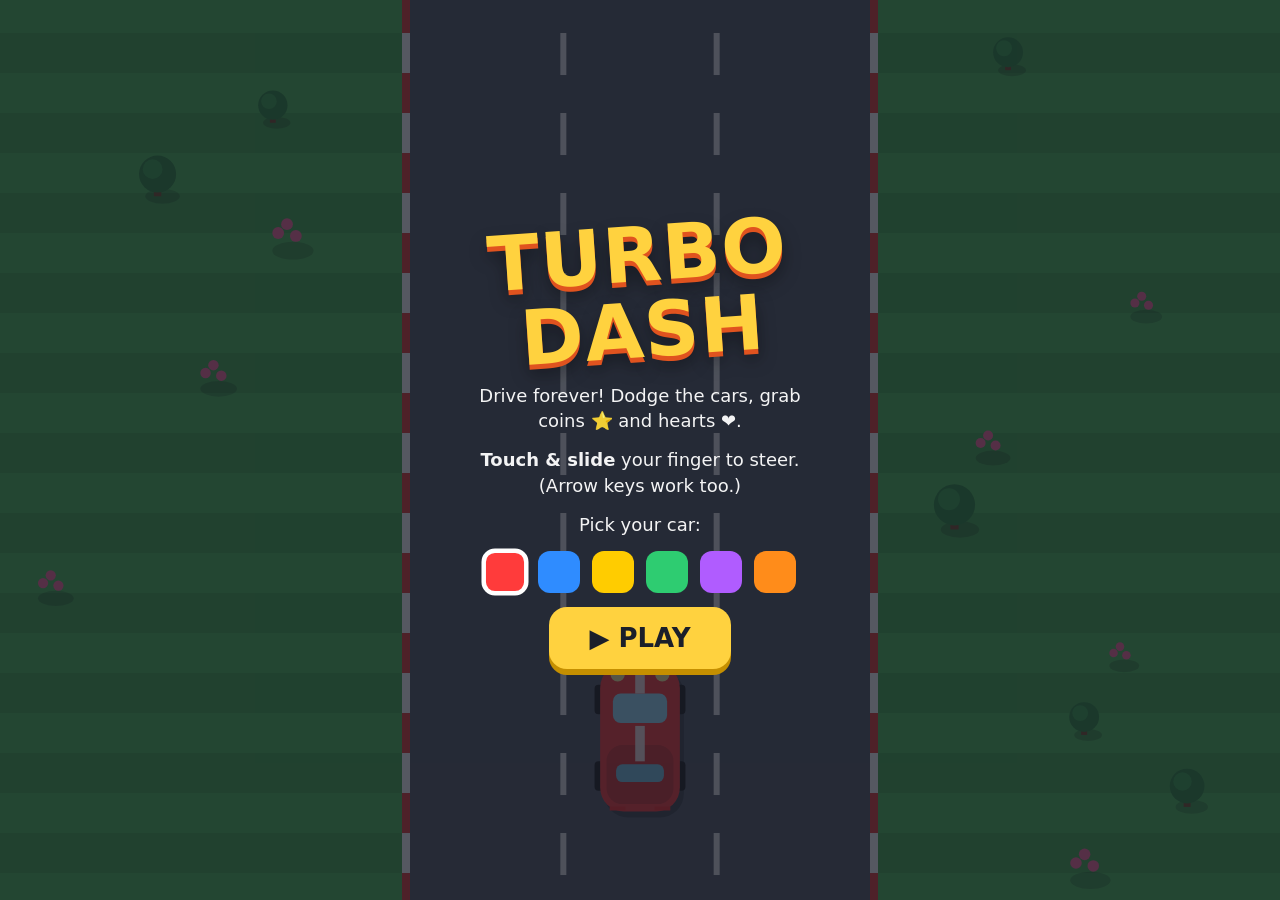
==== turbo-dash/index.html @ 110856e3 "Add Turbo Dash: endless car racing game for Android (PWA) Co-Authored-By: Claude Opus 5.5 <noreply@a" ====
<!DOCTYPE html>
<html lang="en">
<head>
<meta charset="utf-8">
<meta name="viewport" content="width=device-width, initial-scale=1, maximum-scale=1, user-scalable=no, viewport-fit=cover">
<meta name="theme-color" content="#1b1f2a">
<meta name="mobile-web-app-capable" content="yes">
<title>Turbo Dash</title>
<link rel="manifest" href="manifest.webmanifest">
<link rel="icon" href="icon.svg">
<link rel="apple-touch-icon" href="icon-192.png">
<style>
  * { box-sizing: border-box; -webkit-tap-highlight-color: transparent; }
  html, body { margin: 0; height: 100%; overflow: hidden; background: #1b1f2a;
    font-family: "Trebuchet MS", "Segoe UI", system-ui, sans-serif; user-select: none; -webkit-user-select: none;
    touch-action: none; overscroll-behavior: none; }
  canvas { display: block; width: 100vw; height: 100vh; height: 100dvh; }
  .screen { position: fixed; inset: 0; display: flex; flex-direction: column; align-items: center;
    justify-content: center; gap: 14px; color: #fff; text-align: center; padding: 24px;
    background: rgba(20, 24, 36, .72); }
  .hidden { display: none; }
  h1 { margin: 0; font-size: clamp(42px, 13vw, 76px); line-height: 1; letter-spacing: 1px;
    color: #ffd23f; text-shadow: 0 5px 0 #e0531f, 0 10px 18px rgba(0,0,0,.4); transform: rotate(-4deg); }
  h2 { margin: 0; font-size: clamp(34px, 10vw, 56px); color: #ff6b6b; text-shadow: 0 4px 0 #7a1d1d; }
  p { margin: 0; font-size: 18px; max-width: 360px; line-height: 1.4; opacity: .95; }
  .big { font-size: 28px; font-weight: bold; }
  button { font: inherit; font-size: 26px; font-weight: bold; color: #1b1f2a; background: #ffd23f;
    border: none; border-radius: 18px; padding: 16px 40px; box-shadow: 0 6px 0 #c58f00; cursor: pointer; }
  button:active { transform: translateY(4px); box-shadow: 0 2px 0 #c58f00; }
  .colors { display: flex; gap: 12px; }
  .colors div { width: 42px; height: 42px; border-radius: 12px; border: 4px solid transparent; cursor: pointer; }
  .colors div.sel { border-color: #fff; transform: scale(1.12); }
  #hudBtns { position: fixed; top: max(10px, env(safe-area-inset-top)); right: 10px; display: flex; gap: 8px; }
  #hudBtns.hidden { display: none; }
  #hudBtns button { font-size: 20px; padding: 6px 12px; border-radius: 12px; box-shadow: 0 3px 0 #c58f00; }
</style>
</head>
<body>
<canvas id="c"></canvas>

<div id="hudBtns" class="hidden">
  <button id="muteBtn" aria-label="Sound">🔊</button>
  <button id="pauseBtn" aria-label="Pause">⏸</button>
</div>

<div id="startScreen" class="screen">
  <h1>TURBO<br>DASH</h1>
  <p>Drive forever! Dodge the cars, grab coins ⭐ and hearts ❤️.</p>
  <p><b>Touch &amp; slide</b> your finger to steer.<br>(Arrow keys work too.)</p>
  <p>Pick your car:</p>
  <div class="colors" id="colors"></div>
  <button id="startBtn">▶ PLAY</button>
  <p id="bestStart"></p>
</div>

<div id="pauseScreen" class="screen hidden">
  <h2 style="color:#ffd23f;text-shadow:0 4px 0 #c58f00">Paused</h2>
  <button id="resumeBtn">▶ GO!</button>
</div>

<div id="overScreen" class="screen hidden">
  <h2>CRASH!</h2>
  <p class="big" id="finalScore"></p>
  <p id="finalBest"></p>
  <button id="againBtn">↻ DRIVE AGAIN</button>
</div>

<script>
(() => {
'use strict';
const cv = document.getElementById('c');
const ctx = cv.getContext('2d');
const $ = id => document.getElementById(id);

// ---------- layout ----------
let W = 0, H = 0, DPR = 1;
let road = { x: 0, w: 0, lanes: 3, laneW: 0 };
let carW = 0, carH = 0, unit = 1;
function resize() {
  DPR = Math.min(window.devicePixelRatio || 1, 2.5);
  W = window.innerWidth; H = window.innerHeight;
  cv.width = Math.round(W * DPR); cv.height = Math.round(H * DPR);
  ctx.setTransform(DPR, 0, 0, DPR, 0, 0);
  road.w = Math.min(W * 0.86, 460);
  road.x = (W - road.w) / 2;
  road.laneW = road.w / road.lanes;
  carW = road.laneW * 0.52; carH = carW * 1.85;
  unit = H / 800; // speeds are scaled to screen height
  if (player) {
    player.y = H - carH * 1.6;
    player.x = clamp(player.x, road.x + carW / 2 + 4, road.x + road.w - carW / 2 - 4);
  }
}
window.addEventListener('resize', resize);

// ---------- helpers ----------
const clamp = (v, a, b) => Math.max(a, Math.min(b, v));
const rand = (a, b) => a + Math.random() * (b - a);
const pick = arr => arr[(Math.random() * arr.length) | 0];
const laneX = i => road.x + road.laneW * (i + 0.5);
function rrect(x, y, w, h, r) {
  ctx.beginPath(); ctx.moveTo(x + r, y);
  ctx.arcTo(x + w, y, x + w, y + h, r); ctx.arcTo(x + w, y + h, x, y + h, r);
  ctx.arcTo(x, y + h, x, y, r); ctx.arcTo(x, y, x + w, y, r); ctx.closePath();
}

// ---------- sound (tiny synth, no files) ----------
let actx = null, muted = localStorage.getItem('td_muted') === '1';
function beep(freq, dur = 0.1, type = 'square', vol = 0.12, slide = 0) {
  if (muted) return;
  try {
    actx = actx || new (window.AudioContext || window.webkitAudioContext)();
    const o = actx.createOscillator(), g = actx.createGain(), t = actx.currentTime;
    o.type = type; o.frequency.setValueAtTime(freq, t);
    if (slide) o.frequency.exponentialRampToValueAtTime(Math.max(30, freq + slide), t + dur);
    g.gain.setValueAtTime(vol, t); g.gain.exponentialRampToValueAtTime(0.0001, t + dur);
    o.connect(g).connect(actx.destination); o.start(t); o.stop(t + dur);
  } catch (e) {}
}
const sfx = {
  coin: () => { beep(880, 0.07, 'square', 0.08); setTimeout(() => beep(1320, 0.1, 'square', 0.08), 60); },
  heart: () => { beep(523, 0.1, 'triangle', 0.15); setTimeout(() => beep(659, 0.1, 'triangle', 0.15), 90); setTimeout(() => beep(784, 0.16, 'triangle', 0.15), 180); },
  shield: () => beep(400, 0.35, 'sawtooth', 0.08, 800),
  crash: () => beep(220, 0.4, 'sawtooth', 0.18, -180),
  level: () => { [523, 659, 784, 1046].forEach((f, i) => setTimeout(() => beep(f, 0.12, 'triangle', 0.12), i * 90)); },
};

// ---------- themes (scenery changes as you drive) ----------
const THEMES = [
  { name: 'Green Hills', grass: '#4cbf56', grass2: '#43ad4c', road: '#555b66', edge: '#fff', sky: null, deco: 'tree' },
  { name: 'Sunny Desert', grass: '#f2c46d', grass2: '#e6b45a', road: '#6b6158', edge: '#fff', deco: 'cactus' },
  { name: 'Snowy Land', grass: '#eef6fb', grass2: '#dcebf4', road: '#5d6a78', edge: '#ff5a5a', deco: 'pine' },
  { name: 'Candy Town', grass: '#ffb3d9', grass2: '#ff9fcf', road: '#7a5c8f', edge: '#fff', deco: 'lolly' },
  { name: 'Night City', grass: '#2b3350', grass2: '#252c46', road: '#3a3f4f', edge: '#ffd23f', deco: 'lamp', night: true },
  { name: 'Beach Road', grass: '#ffe39a', grass2: '#4fc3f7', road: '#5f6672', edge: '#fff', deco: 'palm', beach: true },
];
const THEME_EVERY = 1500; // meters per zone

// ---------- state ----------
const CAR_COLORS = ['#ff3b3b', '#2f8cff', '#ffcc00', '#2ecc71', '#b05cff', '#ff8c1a'];
let myColor = localStorage.getItem('td_color') || CAR_COLORS[0];
let best = +localStorage.getItem('td_best') || 0;
let state = 'menu'; // menu | play | pause | over
let player = null, traffic = [], items = [], decos = [], parts = [], floaters = [];
let speed, dist, coins, hearts, invuln, shield, spawnT, itemT, shake, laneOffset, zone, zoneBanner, time;

function newGame() {
  player = { x: laneX(1), y: H - carH * 1.6, tilt: 0, color: myColor };
  traffic = []; items = []; parts = []; floaters = [];
  speed = 330; dist = 0; coins = 0; hearts = 3; invuln = 0; shield = 0;
  spawnT = 1.2; itemT = 1.5; shake = 0; laneOffset = 0; zone = 0; zoneBanner = 2.5; time = 0;
  decos = [];
  for (let y = -40; y < H + 80; y += 70) addDeco(y);
  steerTarget = null;
}

// ---------- input ----------
let steerTarget = null, keyDir = 0;
const keys = {};
function pointerPos(e) { return e.touches ? e.touches[0].clientX : e.clientX; }
function onDown(e) { if (state !== 'play') return; steerTarget = pointerPos(e); }
function onMove(e) { if (state !== 'play' || steerTarget === null) return; steerTarget = pointerPos(e); }
function onUp(e) { if (e.touches && e.touches.length) { steerTarget = e.touches[0].clientX; return; } steerTarget = null; }
cv.addEventListener('touchstart', e => { e.preventDefault(); onDown(e); }, { passive: false });
cv.addEventListener('touchmove', e => { e.preventDefault(); onMove(e); }, { passive: false });
cv.addEventListener('touchend', onUp); cv.addEventListener('touchcancel', onUp);
cv.addEventListener('mousedown', onDown);
window.addEventListener('mousemove', e => { if (e.buttons) onMove(e); });
window.addEventListener('mouseup', onUp);
window.addEventListener('keydown', e => {
  keys[e.key] = true;
  if ((e.key === ' ' || e.key === 'Enter') && state !== 'play') { e.preventDefault(); state === 'pause' ? resume() : start(); }
  if ((e.key === 'p' || e.key === 'Escape') && state === 'play') pause();
});
window.addEventListener('keyup', e => { keys[e.key] = false; });

// ---------- spawning ----------
const TRAFFIC_COLORS = ['#2f8cff', '#ffcc00', '#2ecc71', '#b05cff', '#ff8c1a', '#00c2c7', '#ff5fa2', '#ffffff', '#8d6e63'];
function laneBlockedNearTop(lane, gap) {
  return traffic.some(t => t.lane === lane && t.y < gap);
}
function spawnTraffic() {
  const gap = carH * 3.2;
  // Always keep at least one lane open: only use lanes not busy near the top,
  // and never fill the last free lane.
  const free = [0, 1, 2].filter(l => !laneBlockedNearTop(l, gap));
  if (free.length <= 1) return;
  const lane = pick(free);
  const kind = Math.random() < 0.15 ? 'truck' : Math.random() < 0.25 ? 'bus' : 'car';
  const h = kind === 'car' ? carH : carH * (kind === 'truck' ? 1.6 : 1.45);
  traffic.push({
    lane, x: laneX(lane), y: -h, w: carW * (kind === 'car' ? 1 : 1.12), h, kind,
    color: pick(TRAFFIC_COLORS), v: rand(0.35, 0.6), wob: Math.random() * 6,
  });
}
function spawnItem() {
  const lane = (Math.random() * 3) | 0;
  if (traffic.some(t => t.lane === lane && t.y < carH * 2)) return;
  const r = Math.random();
  if (r < 0.06 && hearts < 5) items.push({ type: 'heart', x: laneX(lane), y: -40 });
  else if (r < 0.12) items.push({ type: 'shield', x: laneX(lane), y: -40 });
  else {
    const n = 3 + ((Math.random() * 4) | 0);
    for (let i = 0; i < n; i++) items.push({ type: 'coin', x: laneX(lane), y: -40 - i * carW * 0.9 });
  }
}
function addDeco(y) {
  const side = Math.random() < 0.5 ? -1 : 1;
  const margin = (W - road.w) / 2;
  if (margin < 18) return;
  const off = rand(14, Math.max(16, margin - 14));
  decos.push({ x: side < 0 ? road.x - off : road.x + road.w + off, y, s: rand(0.8, 1.25), seed: Math.random() });
}

// ---------- update ----------
function update(dt) {
  time += dt;
  // speed slowly increases forever, up to a friendly maximum
  speed = Math.min(330 + dist * 0.045, 900);
  const vy = speed * unit;
  const meters = speed * dt / 10;
  dist += meters;

  // zones
  const z = Math.floor(dist / THEME_EVERY);
  if (z !== zone) { zone = z; zoneBanner = 2.5; sfx.level(); }
  if (zoneBanner > 0) zoneBanner -= dt;

  // steering
  keyDir = (keys.ArrowLeft || keys.a ? -1 : 0) + (keys.ArrowRight || keys.d ? 1 : 0);
  const minX = road.x + carW / 2 + 4, maxX = road.x + road.w - carW / 2 - 4;
  const oldX = player.x;
  if (keyDir) player.x += keyDir * road.w * 1.5 * dt;
  else if (steerTarget !== null) player.x += (steerTarget - player.x) * Math.min(1, dt * 12);
  player.x = clamp(player.x, minX, maxX);
  const dx = (player.x - oldX) / Math.max(dt, 1e-3);
  player.tilt += (clamp(dx / 1500, -0.25, 0.25) - player.tilt) * Math.min(1, dt * 10);

  laneOffset = (laneOffset + vy * dt) % 80;

  // timers
  spawnT -= dt;
  if (spawnT <= 0) {
    spawnTraffic();
    const diff = Math.min(dist / 6000, 1);
    spawnT = rand(0.75, 1.35) - diff * 0.4;
  }
  itemT -= dt;
  if (itemT <= 0) { spawnItem(); itemT = rand(1.2, 2.4); }

  if (invuln > 0) invuln -= dt;
  if (shield > 0) shield -= dt;
  if (shake > 0) shake = Math.max(0, shake - dt * 30);

  // traffic moves slower than you, so it comes toward you
  const px = player.x, py = player.y;
  const pw = carW * 0.8, ph = carH * 0.85;
  for (const t of traffic) {
    t.y += vy * (1 - t.v) * dt;
    t.x = laneX(t.lane) + Math.sin(time * 1.5 + t.wob) * 2;
    if (t.knocked) { t.x += t.knocked * dt * 400; t.spin = (t.spin || 0) + t.knocked * dt * 6; }
    if (!t.knocked && Math.abs(t.x - px) < (pw + t.w * 0.8) / 2 && Math.abs(t.y + t.h / 2 - py - carH / 2) < (ph + t.h * 0.85) / 2) {
      hit(t);
    }
  }
  traffic = traffic.filter(t => t.y < H + 200);

  for (const it of items) {
    it.y += vy * dt;
    if (!it.got && Math.abs(it.x - px) < carW * 0.75 && Math.abs(it.y - py - carH / 2) < carH * 0.6) {
      it.got = true;
      if (it.type === 'coin') { coins++; sfx.coin(); burst(it.x, it.y, '#ffd23f', 8); floater(it.x, it.y, '+1'); }
      if (it.type === 'heart') { hearts = Math.min(5, hearts + 1); sfx.heart(); burst(it.x, it.y, '#ff4d6d', 14); floater(it.x, it.y, '+❤️'); }
      if (it.type === 'shield') { shield = 6; sfx.shield(); burst(it.x, it.y, '#5ce1ff', 16); floater(it.x, it.y, 'SHIELD!'); }
    }
  }
  items = items.filter(i => !i.got && i.y < H + 60);

  for (const d of decos) d.y += vy * dt;
  decos = decos.filter(d => d.y < H + 80);
  const topY = decos.length ? Math.min(...decos.map(d => d.y)) : H;
  if (topY > -10) addDeco(topY - rand(45, 90));

  for (const p of parts) { p.x += p.vx * dt; p.y += p.vy * dt + vy * dt * 0.3; p.life -= dt; }
  parts = parts.filter(p => p.life > 0);
  for (const f of floaters) { f.y -= 60 * dt; f.life -= dt; }
  floaters = floaters.filter(f => f.life > 0);

  // exhaust puffs
  if (Math.random() < dt * 20) parts.push({ x: player.x + rand(-carW * 0.2, carW * 0.2), y: player.y + carH, vx: rand(-20, 20), vy: rand(40, 90), life: 0.4, max: 0.4, c: 'rgba(200,200,200,.6)', r: rand(3, 6) });
}

function hit(t) {
  if (shield > 0) {
    t.knocked = t.x < player.x ? -1 : 1; sfx.coin(); burst(t.x, t.y + t.h / 2, '#5ce1ff', 16);
    coins += 5; floater(t.x, t.y, '+5'); return;
  }
  if (invuln > 0) return;
  hearts--; invuln = 2; shake = 12; sfx.crash();
  t.knocked = t.x < player.x ? -1 : 1;
  burst(player.x, player.y, '#ffb300', 22); burst(player.x, player.y, '#ff5a5a', 14);
  if (navigator.vibrate) navigator.vibrate(150);
  if (hearts <= 0) gameOver();
}
function burst(x, y, c, n) {
  for (let i = 0; i < n; i++) {
    const a = Math.random() * Math.PI * 2, s = rand(60, 260);
    parts.push({ x, y, vx: Math.cos(a) * s, vy: Math.sin(a) * s, life: rand(0.3, 0.7), max: 0.7, c, r: rand(2, 5) });
  }
}
function floater(x, y, text) { floaters.push({ x, y, text, life: 0.9 }); }

// ---------- drawing ----------
function drawCar(x, y, w, h, color, opts = {}) {
  ctx.save();
  ctx.translate(x, y + h / 2);
  if (opts.rot) ctx.rotate(opts.rot);
  ctx.translate(-w / 2, -h / 2);
  // shadow
  ctx.fillStyle = 'rgba(0,0,0,.25)'; rrect(4, 6, w, h, w * 0.3); ctx.fill();
  // wheels
  ctx.fillStyle = '#1d1d1d';
  const ww = w * 0.2, wh = h * 0.2;
  for (const [wx, wy] of [[-ww * 0.35, h * 0.14], [w - ww * 0.65, h * 0.14], [-ww * 0.35, h * 0.66], [w - ww * 0.65, h * 0.66]]) { rrect(wx, wy, ww, wh, 4); ctx.fill(); }
  // body
  ctx.fillStyle = color; rrect(0, 0, w, h, w * 0.3); ctx.fill();
  ctx.fillStyle = 'rgba(0,0,0,.15)'; rrect(w * 0.08, h * 0.55, w * 0.84, h * 0.4, w * 0.2); ctx.fill();
  // windows
  const dir = opts.player ? 1 : -1; // traffic faces down? keep all facing up for simplicity
  ctx.fillStyle = '#9ee3ff';
  rrect(w * 0.16, h * 0.2, w * 0.68, h * 0.2, w * 0.1); ctx.fill();
  ctx.fillStyle = '#7cc7e8';
  rrect(w * 0.2, h * 0.68, w * 0.6, h * 0.12, w * 0.08); ctx.fill();
  // stripe for player
  if (opts.player) { ctx.fillStyle = 'rgba(255,255,255,.85)'; ctx.fillRect(w * 0.44, 0, w * 0.12, h * 0.2); ctx.fillRect(w * 0.44, h * 0.42, w * 0.12, h * 0.24); }
  // lights
  ctx.fillStyle = theme().night ? '#fffde0' : '#fff59d';
  ctx.beginPath(); ctx.arc(w * 0.22, h * 0.05 + 3, w * 0.09, 0, 7); ctx.arc(w * 0.78, h * 0.05 + 3, w * 0.09, 0, 7); ctx.fill();
  ctx.fillStyle = '#ff2d2d';
  ctx.fillRect(w * 0.12, h - 5, w * 0.2, 4); ctx.fillRect(w * 0.68, h - 5, w * 0.2, 4);
  ctx.restore();
  if (theme().night && opts.player) {
    const g = ctx.createRadialGradient(x, y - h * 0.4, 5, x, y - h * 0.4, h * 1.4);
    g.addColorStop(0, 'rgba(255,250,200,.35)'); g.addColorStop(1, 'rgba(255,250,200,0)');
    ctx.fillStyle = g; ctx.beginPath(); ctx.moveTo(x - w * 0.3, y); ctx.lineTo(x - w * 1.2, y - h * 2.2); ctx.lineTo(x + w * 1.2, y - h * 2.2); ctx.lineTo(x + w * 0.3, y); ctx.fill();
  }
}
function drawTruck(t) {
  ctx.save(); ctx.translate(t.x, t.y + t.h / 2); if (t.spin) ctx.rotate(t.spin); ctx.translate(-t.w / 2, -t.h / 2);
  const w = t.w, h = t.h;
  ctx.fillStyle = 'rgba(0,0,0,.25)'; rrect(4, 6, w, h, 8); ctx.fill();
  ctx.fillStyle = '#1d1d1d';
  for (const wy of [h * 0.12, h * 0.55, h * 0.78]) { rrect(-3, wy, w * 0.18, h * 0.12, 3); ctx.fill(); rrect(w - w * 0.18 + 3, wy, w * 0.18, h * 0.12, 3); ctx.fill(); }
  if (t.kind === 'truck') {
    ctx.fillStyle = t.color; rrect(0, 0, w, h * 0.28, 10); ctx.fill();
    ctx.fillStyle = '#9ee3ff'; rrect(w * 0.12, h * 0.06, w * 0.76, h * 0.09, 5); ctx.fill();
    ctx.fillStyle = '#e8e8e8'; rrect(0, h * 0.3, w, h * 0.7, 6); ctx.fill();
    ctx.fillStyle = t.color; ctx.fillRect(w * 0.1, h * 0.55, w * 0.8, h * 0.08);
  } else {
    ctx.fillStyle = '#ffb300'; rrect(0, 0, w, h, 12); ctx.fill();
    ctx.fillStyle = '#9ee3ff';
    rrect(w * 0.12, h * 0.04, w * 0.76, h * 0.08, 5); ctx.fill();
    for (let i = 0; i < 5; i++) { rrect(w * 0.1, h * (0.18 + i * 0.15), w * 0.8, h * 0.08, 4); ctx.fill(); }
  }
  ctx.fillStyle = '#fff59d';
  ctx.beginPath(); ctx.arc(w * 0.2, 6, w * 0.08, 0, 7); ctx.arc(w * 0.8, 6, w * 0.08, 0, 7); ctx.fill();
  ctx.restore();
}
function theme() { return THEMES[zone % THEMES.length]; }

function drawDeco(d, th) {
  const s = d.s * Math.min(1.2, road.laneW / 60);
  ctx.save(); ctx.translate(d.x, d.y); ctx.scale(s, s);
  ctx.fillStyle = 'rgba(0,0,0,.18)'; ctx.beginPath(); ctx.ellipse(4, 12, 14, 6, 0, 0, 7); ctx.fill();
  switch (th.deco) {
    case 'tree':
      if (d.seed < 0.3) { ctx.fillStyle = '#ff6b9d'; for (const [a, b] of [[-6, 0], [6, 2], [0, -6]]) { ctx.beginPath(); ctx.arc(a, b, 4, 0, 7); ctx.fill(); } break; }
      ctx.fillStyle = '#7a4e2d'; ctx.fillRect(-3, 0, 6, 12);
      ctx.fillStyle = '#2e8b3e'; ctx.beginPath(); ctx.arc(0, -6, 15, 0, 7); ctx.fill();
      ctx.fillStyle = '#3aa94c'; ctx.beginPath(); ctx.arc(-4, -10, 8, 0, 7); ctx.fill(); break;
    case 'cactus':
      if (d.seed < 0.35) { ctx.fillStyle = '#b08a5a'; ctx.beginPath(); ctx.ellipse(0, 4, 12, 8, 0, 0, 7); ctx.fill(); break; }
      ctx.fillStyle = '#3c9d4b'; rrect(-5, -22, 10, 34, 5); ctx.fill(); rrect(-15, -12, 8, 14, 4); ctx.fill(); rrect(7, -16, 8, 12, 4); ctx.fill(); break;
    case 'pine':
      if (d.seed < 0.3) { ctx.fillStyle = '#fff'; ctx.beginPath(); ctx.arc(0, 4, 9, 0, 7); ctx.arc(0, -8, 6, 0, 7); ctx.fill(); ctx.fillStyle = '#ff8c1a'; ctx.fillRect(0, -9, 6, 2); break; }
      ctx.fillStyle = '#2f6b4f'; ctx.beginPath(); ctx.moveTo(0, -30); ctx.lineTo(15, 8); ctx.lineTo(-15, 8); ctx.fill();
      ctx.fillStyle = '#fff'; ctx.beginPath(); ctx.moveTo(0, -30); ctx.lineTo(6, -14); ctx.lineTo(-6, -14); ctx.fill(); break;
    case 'lolly':
      ctx.fillStyle = '#fff'; ctx.fillRect(-2, -4, 4, 18);
      ctx.fillStyle = pick2(d.seed, ['#ff4d6d', '#7c4dff', '#00c2c7', '#ffb300']); ctx.beginPath(); ctx.arc(0, -12, 12, 0, 7); ctx.fill();
      ctx.strokeStyle = '#fff'; ctx.lineWidth = 3; ctx.beginPath(); ctx.arc(0, -12, 6, 0, 5); ctx.stroke(); break;
    case 'lamp':
      if (d.seed < 0.5) { ctx.fillStyle = pick2(d.seed, ['#3d4a7a', '#4a3d7a', '#2d5a6a']); ctx.fillRect(-14, -26, 28, 38); ctx.fillStyle = '#ffe680'; for (let i = 0; i < 3; i++) for (let j = 0; j < 2; j++) if ((d.seed * 97 + i * 3 + j) % 2 > 0.6) ctx.fillRect(-10 + j * 12, -22 + i * 11, 8, 6); break; }
      ctx.fillStyle = '#888'; ctx.fillRect(-2, -20, 4, 32);
      ctx.fillStyle = 'rgba(255,230,120,.25)'; ctx.beginPath(); ctx.arc(0, -20, 22, 0, 7); ctx.fill();
      ctx.fillStyle = '#ffe680'; ctx.beginPath(); ctx.arc(0, -20, 6, 0, 7); ctx.fill(); break;
    case 'palm':
      ctx.strokeStyle = '#9c6b3c'; ctx.lineWidth = 5; ctx.beginPath(); ctx.moveTo(0, 12); ctx.quadraticCurveTo(6, -6, 0, -20); ctx.stroke();
      ctx.fillStyle = '#2fa84f'; for (let a = 0; a < 5; a++) { ctx.save(); ctx.translate(0, -20); ctx.rotate(a * 1.25); ctx.beginPath(); ctx.ellipse(10, 0, 12, 4, 0, 0, 7); ctx.fill(); ctx.restore(); } break;
  }
  ctx.restore();
}
const pick2 = (seed, arr) => arr[Math.floor(seed * 1000) % arr.length];

function drawItem(it) {
  const bob = Math.sin(time * 6 + it.y * 0.02) * 3;
  const r = carW * 0.28;
  ctx.save(); ctx.translate(it.x, it.y + bob);
  if (it.type === 'coin') {
    const sx = Math.abs(Math.cos(time * 4 + it.y * 0.01));
    ctx.scale(Math.max(0.25, sx), 1);
    ctx.fillStyle = '#c58f00'; ctx.beginPath(); ctx.arc(0, 2, r, 0, 7); ctx.fill();
    ctx.fillStyle = '#ffd23f'; ctx.beginPath(); ctx.arc(0, 0, r, 0, 7); ctx.fill();
    ctx.fillStyle = '#fff3b0'; star(0, 0, r * 0.55, r * 0.25); ctx.fill();
  } else if (it.type === 'heart') {
    ctx.fillStyle = '#ff4d6d'; heart(0, 0, r * 1.3); ctx.fill();
    ctx.fillStyle = 'rgba(255,255,255,.6)'; ctx.beginPath(); ctx.arc(-r * 0.4, -r * 0.35, r * 0.2, 0, 7); ctx.fill();
  } else {
    ctx.fillStyle = 'rgba(92,225,255,.35)'; ctx.beginPath(); ctx.arc(0, 0, r * 1.5, 0, 7); ctx.fill();
    ctx.fillStyle = '#5ce1ff'; ctx.beginPath(); ctx.moveTo(0, -r * 1.1); ctx.lineTo(r, -r * 0.6); ctx.lineTo(r * 0.8, r * 0.5); ctx.lineTo(0, r * 1.1); ctx.lineTo(-r * 0.8, r * 0.5); ctx.lineTo(-r, -r * 0.6); ctx.closePath(); ctx.fill();
    ctx.fillStyle = '#fff'; star(0, 0, r * 0.5, r * 0.22); ctx.fill();
  }
  ctx.restore();
}
function star(x, y, R, r) {
  ctx.beginPath();
  for (let i = 0; i < 10; i++) { const a = -Math.PI / 2 + i * Math.PI / 5, rr = i % 2 ? r : R; ctx.lineTo(x + Math.cos(a) * rr, y + Math.sin(a) * rr); }
  ctx.closePath();
}
function heart(x, y, s) {
  ctx.beginPath(); ctx.moveTo(x, y + s * 0.7);
  ctx.bezierCurveTo(x - s * 1.2, y - s * 0.1, x - s * 0.5, y - s * 0.9, x, y - s * 0.3);
  ctx.bezierCurveTo(x + s * 0.5, y - s * 0.9, x + s * 1.2, y - s * 0.1, x, y + s * 0.7); ctx.closePath();
}

function draw() {
  const th = theme();
  ctx.save();
  if (shake > 0) ctx.translate(rand(-shake, shake), rand(-shake, shake));

  // ground
  if (th.beach) {
    ctx.fillStyle = th.grass; ctx.fillRect(-20, -20, road.x + 20, H + 40);
    ctx.fillStyle = th.grass2; ctx.fillRect(road.x + road.w, -20, W, H + 40);
    ctx.fillStyle = 'rgba(255,255,255,.5)';
    for (let y = -80 + (laneOffset % 80); y < H + 80; y += 80) { ctx.fillRect(road.x + road.w + 12 + Math.sin(y * 0.05 + time) * 6, y, 30, 4); }
  } else {
    ctx.fillStyle = th.grass; ctx.fillRect(-20, -20, W + 40, H + 40);
    ctx.fillStyle = th.grass2;
    for (let y = -80 + laneOffset; y < H + 80; y += 80) { ctx.fillRect(-20, y, road.x + 20, 40); ctx.fillRect(road.x + road.w, y, W, 40); }
  }

  // road
  ctx.fillStyle = th.road; ctx.fillRect(road.x, -20, road.w, H + 40);
  // curbs
  const cw = 8;
  for (let y = -80 + laneOffset; y < H + 80; y += 40) {
    ctx.fillStyle = ((y - laneOffset) / 40) % 2 === 0 ? th.edge : '#e53935';
    ctx.fillRect(road.x - cw, y, cw, 40); ctx.fillRect(road.x + road.w, y, cw, 40);
  }
  // lane dashes
  ctx.fillStyle = 'rgba(255,255,255,.85)';
  for (let l = 1; l < road.lanes; l++) {
    const x = road.x + road.laneW * l - 3;
    for (let y = -80 + laneOffset; y < H + 80; y += 80) ctx.fillRect(x, y, 6, 42);
  }

  for (const d of decos) drawDeco(d, th);
  for (const it of items) drawItem(it);
  for (const t of traffic) {
    if (t.kind === 'car') drawCar(t.x, t.y, t.w, t.h, t.color, { rot: t.spin || 0 });
    else drawTruck(t);
  }

  // player
  if (state !== 'menu' || player) {
    const blink = invuln > 0 && Math.floor(invuln * 10) % 2 === 0;
    if (!blink) drawCar(player.x, player.y, carW, carH, player.color, { player: true, rot: player.tilt });
    if (shield > 0) {
      const a = shield < 1.5 ? (Math.sin(time * 20) > 0 ? 0.5 : 0.15) : 0.4;
      ctx.strokeStyle = `rgba(92,225,255,${a + 0.3})`; ctx.fillStyle = `rgba(92,225,255,${a * 0.4})`; ctx.lineWidth = 4;
      ctx.beginPath(); ctx.ellipse(player.x, player.y + carH / 2, carW * 0.95, carH * 0.7, 0, 0, 7); ctx.fill(); ctx.stroke();
    }
  }

  for (const p of parts) { ctx.globalAlpha = Math.max(0, p.life / p.max); ctx.fillStyle = p.c; ctx.beginPath(); ctx.arc(p.x, p.y, p.r, 0, 7); ctx.fill(); }
  ctx.globalAlpha = 1;

  if (th.night) { ctx.fillStyle = 'rgba(10,15,40,.25)'; ctx.fillRect(0, 0, W, H); }
  ctx.restore();

  for (const f of floaters) {
    ctx.globalAlpha = Math.min(1, f.life * 2);
    text(f.text, f.x, f.y, 22, '#fff');
  }
  ctx.globalAlpha = 1;

  if (state === 'play' || state === 'pause') drawHUD();
}

function text(s, x, y, size, color, align = 'center') {
  ctx.font = `bold ${size}px "Trebuchet MS", system-ui, sans-serif`;
  ctx.textAlign = align; ctx.textBaseline = 'middle';
  ctx.lineWidth = Math.max(3, size / 6); ctx.strokeStyle = 'rgba(0,0,0,.6)'; ctx.lineJoin = 'round';
  ctx.strokeText(s, x, y); ctx.fillStyle = color; ctx.fillText(s, x, y);
}
function drawHUD() {
  const top = 30;
  text(`${Math.floor(dist)} m`, 14, top, 26, '#fff', 'left');
  ctx.save(); ctx.translate(26, top + 36); ctx.fillStyle = '#ffd23f'; ctx.beginPath(); ctx.arc(0, 0, 11, 0, 7); ctx.fill(); ctx.fillStyle = '#fff3b0'; star(0, 0, 6, 2.6); ctx.fill(); ctx.restore();
  text(`${coins}`, 44, top + 37, 22, '#ffd23f', 'left');
  for (let i = 0; i < hearts; i++) { ctx.fillStyle = '#ff4d6d'; heart(24 + i * 26, top + 72, 11); ctx.fill(); }
  text(`${Math.round(speed / 3)} km/h`, 14, top + 102, 16, '#cfe8ff', 'left');
  if (zoneBanner > 0) {
    ctx.globalAlpha = Math.min(1, zoneBanner);
    text(theme().name, W / 2, H * 0.3, Math.min(44, W / 9), '#ffd23f');
    if (zone > 0) text('Faster!', W / 2, H * 0.3 + 44, 24, '#fff');
    ctx.globalAlpha = 1;
  }
}

// ---------- game flow ----------
let last = 0;
function loop(t) {
  const dt = Math.min(0.05, (t - last) / 1000 || 0);
  last = t;
  if (state === 'play') update(dt);
  else if (state === 'menu' || state === 'over') { // gentle idle animation behind menus
    time += dt; laneOffset = (laneOffset + 200 * unit * dt) % 80;
    for (const d of decos) d.y += 200 * unit * dt;
    decos = decos.filter(d => d.y < H + 80);
    const topY = decos.length ? Math.min(...decos.map(d => d.y)) : H;
    if (topY > -10) addDeco(topY - rand(45, 90));
    for (const p of parts) { p.x += p.vx * dt; p.y += p.vy * dt; p.life -= dt; }
    parts = parts.filter(p => p.life > 0);
  }
  draw();
  requestAnimationFrame(loop);
}

function show(id) { for (const s of ['startScreen', 'pauseScreen', 'overScreen']) $(s).classList.toggle('hidden', s !== id); }
function start() {
  newGame(); state = 'play'; show(null); $('hudBtns').classList.remove('hidden');
  beep(1, 0.01, 'sine', 0.0001); // unlock audio on first tap
}
function pause() { if (state !== 'play') return; state = 'pause'; show('pauseScreen'); }
function resume() { state = 'play'; show(null); }
function gameOver() {
  state = 'over';
  const score = Math.floor(dist) + coins * 10;
  const isBest = score > best;
  if (isBest) { best = score; localStorage.setItem('td_best', best); }
  $('finalScore').textContent = `Score: ${score}`;
  $('finalBest').innerHTML = `${Math.floor(dist)} m driven · ${coins} coins<br>` + (isBest ? '🏆 NEW BEST SCORE! 🏆' : `Best: ${best}`);
  $('hudBtns').classList.add('hidden');
  setTimeout(() => show('overScreen'), 700);
}

$('startBtn').onclick = start;
$('againBtn').onclick = start;
$('resumeBtn').onclick = resume;
$('pauseBtn').onclick = pause;
$('muteBtn').onclick = () => { muted = !muted; localStorage.setItem('td_muted', muted ? '1' : '0'); $('muteBtn').textContent = muted ? '🔇' : '🔊'; };
$('muteBtn').textContent = muted ? '🔇' : '🔊';
document.addEventListener('visibilitychange', () => { if (document.hidden) pause(); });

const colorsEl = $('colors');
for (const c of CAR_COLORS) {
  const d = document.createElement('div'); d.style.background = c; if (c === myColor) d.className = 'sel';
  d.onclick = () => { myColor = c; localStorage.setItem('td_color', c); [...colorsEl.children].forEach(x => x.className = ''); d.className = 'sel'; if (player) player.color = c; };
  colorsEl.appendChild(d);
}
if (best) $('bestStart').textContent = `🏆 Best score: ${best}`;

resize();
newGame();
requestAnimationFrame(loop);

if ('serviceWorker' in navigator && location.protocol.startsWith('http')) navigator.serviceWorker.register('sw.js').catch(() => {});
})();
</script>
</body>
</html>
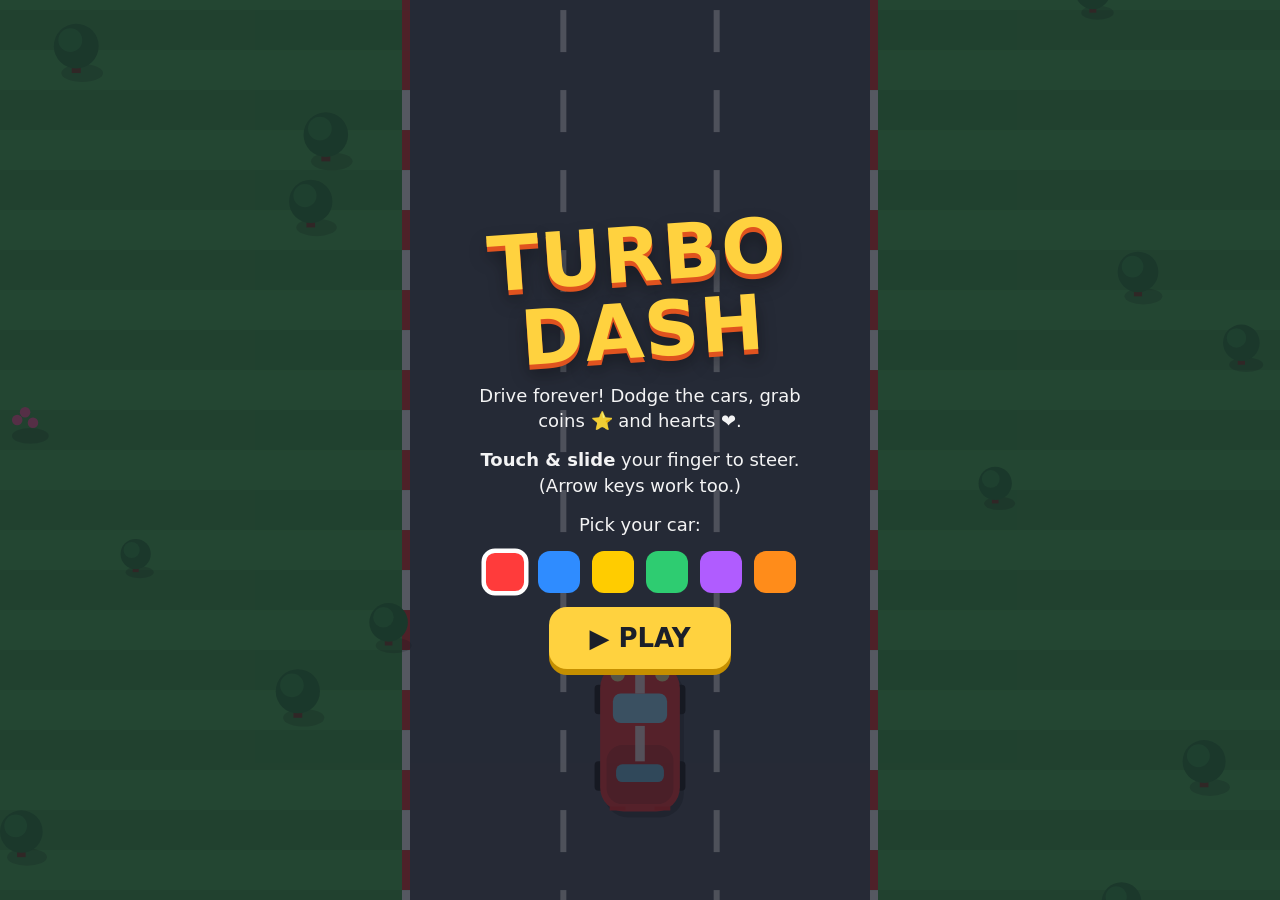
==== commit 74fe2d75: "Turbo Dash: guard localStorage access so the game runs where storage is blocked Co-Authored-By: Clau" ====
--- a/turbo-dash/index.html
+++ b/turbo-dash/index.html
@@ -71,6 +71,7 @@
 const cv = document.getElementById('c');
 const ctx = cv.getContext('2d');
 const $ = id => document.getElementById(id);
+const store = { get(k) { try { return localStorage.getItem(k); } catch (e) { return null; } }, set(k, v) { try { localStorage.setItem(k, v); } catch (e) {} } };
 
 // ---------- layout ----------
 let W = 0, H = 0, DPR = 1;
@@ -105,7 +106,7 @@
 }
 
 // ---------- sound (tiny synth, no files) ----------
-let actx = null, muted = localStorage.getItem('td_muted') === '1';
+let actx = null, muted = store.get('td_muted') === '1';
 function beep(freq, dur = 0.1, type = 'square', vol = 0.12, slide = 0) {
   if (muted) return;
   try {
@@ -138,8 +139,8 @@
 
 // ---------- state ----------
 const CAR_COLORS = ['#ff3b3b', '#2f8cff', '#ffcc00', '#2ecc71', '#b05cff', '#ff8c1a'];
-let myColor = localStorage.getItem('td_color') || CAR_COLORS[0];
-let best = +localStorage.getItem('td_best') || 0;
+let myColor = store.get('td_color') || CAR_COLORS[0];
+let best = +store.get('td_best') || 0;
 let state = 'menu'; // menu | play | pause | over
 let player = null, traffic = [], items = [], decos = [], parts = [], floaters = [];
 let speed, dist, coins, hearts, invuln, shield, spawnT, itemT, shake, laneOffset, zone, zoneBanner, time;
@@ -549,7 +550,7 @@
   state = 'over';
   const score = Math.floor(dist) + coins * 10;
   const isBest = score > best;
-  if (isBest) { best = score; localStorage.setItem('td_best', best); }
+  if (isBest) { best = score; store.set('td_best', best); }
   $('finalScore').textContent = `Score: ${score}`;
   $('finalBest').innerHTML = `${Math.floor(dist)} m driven · ${coins} coins<br>` + (isBest ? '🏆 NEW BEST SCORE! 🏆' : `Best: ${best}`);
   $('hudBtns').classList.add('hidden');
@@ -560,14 +561,14 @@
 $('againBtn').onclick = start;
 $('resumeBtn').onclick = resume;
 $('pauseBtn').onclick = pause;
-$('muteBtn').onclick = () => { muted = !muted; localStorage.setItem('td_muted', muted ? '1' : '0'); $('muteBtn').textContent = muted ? '🔇' : '🔊'; };
+$('muteBtn').onclick = () => { muted = !muted; store.set('td_muted', muted ? '1' : '0'); $('muteBtn').textContent = muted ? '🔇' : '🔊'; };
 $('muteBtn').textContent = muted ? '🔇' : '🔊';
 document.addEventListener('visibilitychange', () => { if (document.hidden) pause(); });
 
 const colorsEl = $('colors');
 for (const c of CAR_COLORS) {
   const d = document.createElement('div'); d.style.background = c; if (c === myColor) d.className = 'sel';
-  d.onclick = () => { myColor = c; localStorage.setItem('td_color', c); [...colorsEl.children].forEach(x => x.className = ''); d.className = 'sel'; if (player) player.color = c; };
+  d.onclick = () => { myColor = c; store.set('td_color', c); [...colorsEl.children].forEach(x => x.className = ''); d.className = 'sel'; if (player) player.color = c; };
   colorsEl.appendChild(d);
 }
 if (best) $('bestStart').textContent = `🏆 Best score: ${best}`;
